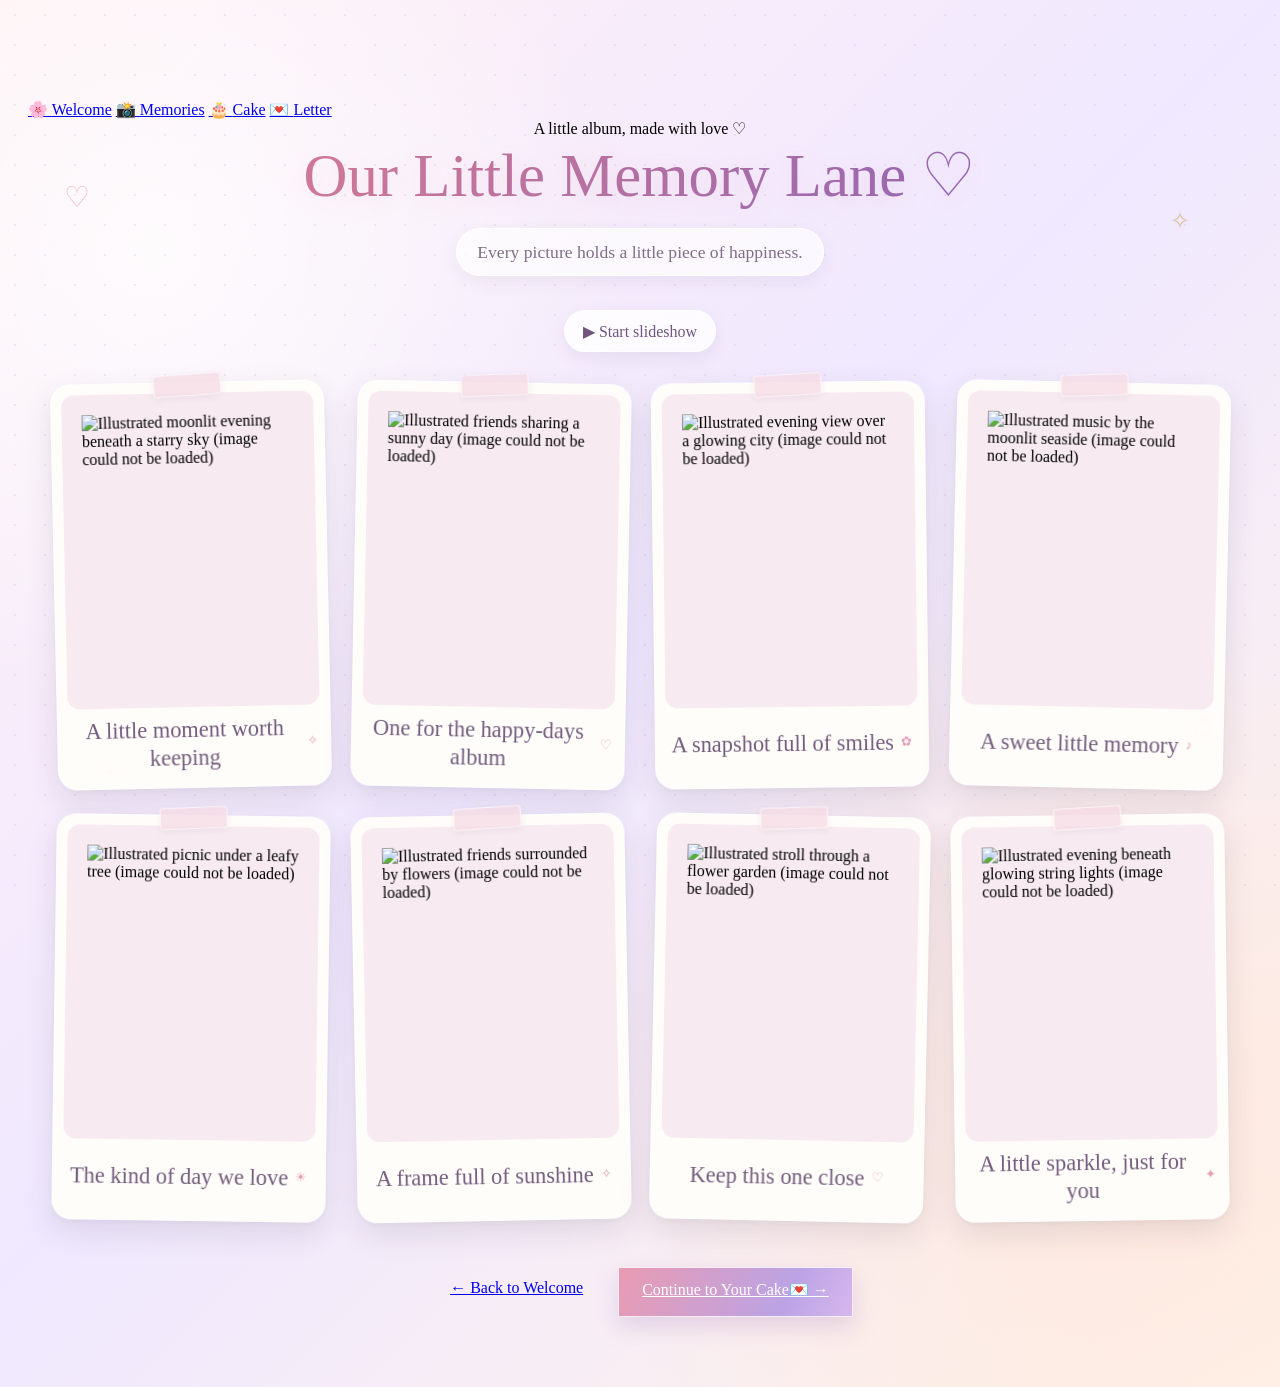
==== memorylane.html @ 4fafde38 "Add files via upload" ====
<!DOCTYPE html>
<html lang="en">
<head>
  <meta charset="UTF-8">
  <meta name="viewport" content="width=device-width, initial-scale=1.0">
  <meta name="theme-color" content="#fff4f5">
  <title>Our Little Memory Lane ♡ | For Khushi</title>
  <link rel="stylesheet" href="css/pastel-theme.css">
  <style>
    * {
      box-sizing: border-box;
    }

    body {
      min-height: 100vh;
      min-height: 100svh;
      overflow-x: hidden;
      padding: 92px 20px 50px;
      background:
        radial-gradient(ellipse at 12% 18%, rgba(255, 255, 255, 0.78), transparent 30%),
        radial-gradient(ellipse at 88% 82%, rgba(255, 229, 217, 0.72), transparent 34%),
        linear-gradient(135deg, #fff1f4 0%, #f0e8ff 48%, #fff4e9 100%);
    }

    .scrapbook-bg {
      position: fixed;
      z-index: 0;
      inset: 0;
      background-image: radial-gradient(rgba(185, 157, 213, 0.17) 1px, transparent 1px);
      background-size: 30px 30px;
      pointer-events: none;
    }

    .confetti-layer {
      position: fixed;
      z-index: 0;
      inset: 0;
      overflow: hidden;
      pointer-events: none;
    }

    .confetti-piece {
      position: absolute;
      top: -18px;
      opacity: 0;
      animation: confetti-fall 10s ease-in infinite;
    }

    .page-decoration {
      position: fixed;
      z-index: 1;
      color: #e89ab0;
      opacity: 0.65;
      pointer-events: none;
      user-select: none;
      animation: decoration-drift 7s ease-in-out infinite;
    }

    .decoration-heart { top: 20%; left: 5%; font-size: 1.8rem; }
    .decoration-sparkle { top: 23%; right: 7%; color: #d3ae72; font-size: 1.5rem; animation-delay: 1s; }
    .decoration-flower { right: 5%; bottom: 17%; color: #c2a5df; font-size: 2rem; animation-delay: 2s; }
    .decoration-twinkle { bottom: 13%; left: 8%; color: #d3ae72; font-size: 1.2rem; animation-delay: 600ms; }

    .memory-page {
      position: relative;
      z-index: 2;
      width: min(100%, 1180px);
      margin: 0 auto;
    }

    .page-header {
      max-width: 760px;
      margin: 0 auto 34px;
      text-align: center;
      animation: fade-up 750ms ease-out both;
    }

    .page-header .khushi-badge {
      margin-bottom: 12px;
    }

    .page-header h1 {
      margin: 0;
      color: #674b72;
      background: linear-gradient(120deg, #d47a94, #8e65b5);
      -webkit-background-clip: text;
      background-clip: text;
      -webkit-text-fill-color: transparent;
      font-family: var(--font-script);
      font-size: clamp(2.15rem, 5.5vw, 3.8rem);
      font-weight: 400;
      line-height: 1.25;
      text-shadow: 0 5px 22px rgba(229, 140, 165, 0.16);
    }

    .page-header p {
      width: fit-content;
      max-width: 100%;
      margin: 14px auto 0;
      padding: 9px 20px;
      color: #806e86;
      background: rgba(255, 255, 255, 0.68);
      border: 1px solid rgba(255, 255, 255, 0.92);
      border-radius: 999px;
      box-shadow: 0 6px 18px rgba(104, 73, 117, 0.07);
      font-size: clamp(0.95rem, 2.5vw, 1.1rem);
      line-height: 1.6;
    }

    .slideshow-controls {
      display: flex;
      justify-content: center;
      gap: 10px;
      margin-bottom: 12px;
    }

    .slideshow-controls button {
      min-height: 42px;
      padding: 9px 18px;
      color: #70557e;
      background: rgba(255, 255, 255, 0.82);
      border: 1px solid rgba(255, 255, 255, 0.96);
      border-radius: 999px;
      box-shadow: 0 6px 17px rgba(104, 73, 117, 0.09);
      cursor: pointer;
      font: 600 0.9rem var(--font-sans);
      transition: transform 180ms ease, box-shadow 180ms ease;
    }

    .slideshow-controls button:hover {
      box-shadow: 0 9px 21px rgba(174, 132, 196, 0.2);
      transform: translateY(-2px);
    }

    .slideshow-controls button:focus-visible,
    .page-navigation a:focus-visible {
      outline: 3px solid #9a7ab4;
      outline-offset: 3px;
    }

    .gallery {
      display: grid;
      grid-template-columns: repeat(4, minmax(0, 1fr));
      gap: 26px;
      padding: 18px 4px 24px;
    }

    .memory-card {
      --tilt: 0deg;
      position: relative;
      min-width: 0;
      padding: 10px 10px 14px;
      background: rgba(255, 253, 250, 0.96);
      border: 1px solid rgba(255, 255, 255, 0.96);
      border-radius: 20px;
      box-shadow: 0 12px 30px rgba(73, 54, 83, 0.12), 0 2px 6px rgba(73, 54, 83, 0.04);
      transform: rotate(var(--tilt));
      animation: photo-arrive 650ms cubic-bezier(0.2, 0.8, 0.2, 1) both;
      animation-delay: var(--delay, 0ms);
      transition: transform 280ms ease, box-shadow 280ms ease;
    }

    .memory-card::before {
      position: absolute;
      z-index: 2;
      top: -9px;
      left: 50%;
      width: 66px;
      height: 20px;
      content: "";
      background: rgba(245, 220, 229, 0.78);
      border: 1px solid rgba(255, 255, 255, 0.72);
      border-radius: 3px;
      box-shadow: 0 2px 6px rgba(104, 73, 117, 0.08);
      transform: translateX(-50%) rotate(-3deg);
    }

    .memory-card:hover,
    .memory-card.is-current {
      z-index: 3;
      box-shadow: 0 20px 40px rgba(174, 132, 196, 0.24);
      transform: translateY(-6px) rotate(0) scale(1.015);
    }

    .memory-card:focus-within {
      outline: 2px solid #bba3e5;
      outline-offset: 4px;
    }

    .photo-frame {
      overflow: hidden;
      background: linear-gradient(135deg, #f8e6ed, #e9ddfb);
      border-radius: 13px;
      box-shadow: inset 0 0 0 1px rgba(255, 255, 255, 0.72);
    }

    .memory-img {
      display: block;
      width: 100%;
      aspect-ratio: 4 / 5;
      object-fit: cover;
      object-position: center;
      background: #f7eaf0;
      transition: transform 400ms ease, filter 400ms ease;
    }

    .memory-card:hover .memory-img,
    .memory-card.is-current .memory-img {
      filter: saturate(1.06);
      transform: scale(1.045);
    }

    .memory-img.image-unavailable {
      object-fit: contain;
      padding: 20px;
    }

    .memory-caption {
      display: flex;
      min-height: 58px;
      align-items: center;
      justify-content: center;
      gap: 7px;
      margin: 8px 2px 0;
      color: #725b7d;
      font-family: var(--font-handwriting);
      font-size: clamp(1.15rem, 1.8vw, 1.4rem);
      line-height: 1.25;
      text-align: center;
    }

    .memory-caption span {
      color: #e49ab0;
      font-family: var(--font-sans);
      font-size: 0.8rem;
    }

    .page-navigation {
      display: flex;
      flex-wrap: wrap;
      justify-content: center;
      gap: 12px;
      margin: 22px auto 12px;
      animation: fade-up 700ms 450ms ease-out both;
    }

    .page-navigation a {
      min-height: 50px;
      padding: 12px 23px;
    }

    .page-navigation .btn-pastel-primary {
      color: #fff;
      background: linear-gradient(115deg, #e99bb1, #bba3e5 72%, #d7b8ed);
      border: 1px solid rgba(255, 255, 255, 0.8);
      box-shadow: 0 10px 23px rgba(174, 132, 196, 0.27);
    }

    .page-navigation .btn-pastel-primary:hover {
      background: linear-gradient(115deg, #e99bb1, #bba3e5 72%, #d7b8ed);
    }

    @keyframes fade-up {
      from { opacity: 0; transform: translateY(14px); }
      to { opacity: 1; transform: translateY(0); }
    }

    @keyframes photo-arrive {
      from { opacity: 0; transform: translateY(18px) rotate(var(--tilt)); }
      to { opacity: 1; transform: translateY(0) rotate(var(--tilt)); }
    }

    @keyframes decoration-drift {
      0%, 100% { transform: translateY(0) rotate(-8deg); }
      50% { transform: translateY(-10px) rotate(8deg); }
    }

    @keyframes confetti-fall {
      0% { opacity: 0; transform: translateY(-12vh) rotate(0deg); }
      12% { opacity: 0.55; }
      100% { opacity: 0; transform: translateY(110vh) rotate(540deg); }
    }

    @media (max-width: 1020px) {
      .gallery {
        grid-template-columns: repeat(3, minmax(0, 1fr));
        gap: 22px;
      }
    }

    @media (max-width: 720px) {
      body {
        padding: 82px 16px 40px;
      }

      .khushi-nav-bar {
        position: absolute;
        top: 10px;
        bottom: auto;
      }

      .page-header {
        margin-bottom: 25px;
      }

      .gallery {
        grid-template-columns: repeat(2, minmax(0, 1fr));
        gap: 18px;
        padding: 16px 2px 20px;
      }

      .memory-card {
        padding: 8px 8px 10px;
        border-radius: 17px;
      }

      .memory-caption {
        min-height: 56px;
        margin-top: 6px;
        font-size: clamp(1.05rem, 3.8vw, 1.25rem);
      }

      .page-decoration {
        opacity: 0.4;
      }

      .decoration-heart { top: 18%; left: 2%; }
      .decoration-sparkle { top: 21%; right: 3%; }
      .decoration-flower { right: 2%; bottom: 14%; }
      .decoration-twinkle { bottom: 12%; left: 3%; }
    }

    @media (max-width: 360px) {
      body {
        padding-right: 12px;
        padding-left: 12px;
      }

      .gallery {
        gap: 12px;
      }

      .memory-caption {
        font-size: 1rem;
      }

      .page-navigation a {
        width: min(100%, 300px);
      }
    }

    @media (prefers-reduced-motion: reduce) {
      *, *::before, *::after {
        scroll-behavior: auto !important;
        animation-duration: 0.01ms !important;
        animation-iteration-count: 1 !important;
        transition-duration: 0.01ms !important;
      }
    }
  </style>
</head>
<body>
  <nav class="khushi-nav-bar" aria-label="Birthday surprise pages">
    <a href="index.html">🌸 <span class="nav-text">Welcome</span></a>
    <a href="memorylane.html" class="active" aria-current="page">📸 <span class="nav-text">Memories</span></a>
    <a href="cake.html">🎂 <span class="nav-text">Cake</span></a>
    <a href="letter.html">💌 <span class="nav-text">Letter</span></a>
  </nav>

  <div class="scrapbook-bg" aria-hidden="true"></div>
  <div class="confetti-layer" id="confetti-container" aria-hidden="true"></div>
  <span class="page-decoration decoration-heart" aria-hidden="true">♡</span>
  <span class="page-decoration decoration-sparkle" aria-hidden="true">✧</span>
  <span class="page-decoration decoration-flower" aria-hidden="true">✿</span>
  <span class="page-decoration decoration-twinkle" aria-hidden="true">✦</span>

  <main class="memory-page">
    <header class="page-header">
      <span class="khushi-badge">A little album, made with love ♡</span>
      <h1>Our Little Memory Lane ♡</h1>
      <p>Every picture holds a little piece of happiness.</p>
    </header>

    <div class="slideshow-controls" aria-label="Photo slideshow controls">
      <button id="startSlideshow" type="button" aria-controls="memoryGallery">▶ Start slideshow</button>
      <button id="pauseSlideshow" type="button" aria-controls="memoryGallery" hidden>⏸ Pause slideshow</button>
    </div>

    <section class="gallery" id="memoryGallery" aria-label="Eight birthday memory photos"></section>

    <nav class="page-navigation" aria-label="Continue through the birthday surprise">
      <a class="btn-pastel-secondary" href="index.html">← Back to Welcome</a>
      <a class="btn-pastel-primary" href="cake.html">Continue to Your Cake💌 →</a>
    </nav>
  </main>

  <script src="js/pastel-particles.js"></script>
  <script>
    const memories = [
      { image: "images/1.jpeg", caption: "A little moment worth keeping", emoji: "✧", alt: "Illustrated moonlit evening beneath a starry sky" },
      { image: "images/2.jpeg", caption: "One for the happy-days album", emoji: "♡", alt: "Illustrated friends sharing a sunny day" },
      { image: "images/3.jpeg", caption: "A snapshot full of smiles", emoji: "✿", alt: "Illustrated evening view over a glowing city" },
      { image: "images/4.jpeg", caption: "A sweet little memory", emoji: "♪", alt: "Illustrated music by the moonlit seaside" },
      { image: "images/5.jpeg", caption: "The kind of day we love", emoji: "☀", alt: "Illustrated picnic under a leafy tree" },
      { image: "images/6.jpeg", caption: "A frame full of sunshine", emoji: "✧", alt: "Illustrated friends surrounded by flowers" },
      { image: "images/7.jpeg", caption: "Keep this one close", emoji: "♡", alt: "Illustrated stroll through a flower garden" },
      { image: "images/8.jpeg", caption: "A little sparkle, just for you", emoji: "✦", alt: "Illustrated evening beneath glowing string lights" },
    ];

    const gallery = document.getElementById("memoryGallery");
    const startButton = document.getElementById("startSlideshow");
    const pauseButton = document.getElementById("pauseSlideshow");
    const confettiContainer = document.getElementById("confetti-container");
    const cards = [];
    let slideshowTimer = null;
    let currentSlide = -1;

    function createMemoryCard(memory, index) {
      const card = document.createElement("article");
      card.className = "memory-card";
      card.style.setProperty("--tilt", `${[-1.2, 1.1, -0.7, 1.3, 0.8, -1.1, 1.2, -0.8][index]}deg`);
      card.style.setProperty("--delay", `${index * 75}ms`);

      const frame = document.createElement("div");
      frame.className = "photo-frame";

      const image = document.createElement("img");
      image.className = "memory-img";
      image.src = memory.image;
      image.alt = memory.alt;
      image.loading = "eager";
      image.decoding = "async";
      image.addEventListener("error", () => {
        image.classList.add("image-unavailable");
        image.alt = `${memory.alt} (image could not be loaded)`;
        console.error(`Could not load memory photo: ${memory.image}`);
      }, { once: true });

      const caption = document.createElement("p");
      caption.className = "memory-caption";
      caption.append(document.createTextNode(memory.caption));
      const heart = document.createElement("span");
      heart.setAttribute("aria-hidden", "true");
      heart.textContent = memory.emoji;
      caption.appendChild(heart);

      frame.appendChild(image);
      card.append(frame, caption);
      gallery.appendChild(card);
      cards.push(card);
    }

    function createConfetti() {
      const colors = ["#f5bccb", "#cbb4f7", "#f7c7b5", "#fff0f5", "#d9c7f0"];
      for (let index = 0; index < 24; index += 1) {
        const piece = document.createElement("span");
        piece.className = "confetti-piece";
        piece.style.left = `${Math.random() * 100}%`;
        piece.style.width = `${5 + Math.random() * 7}px`;
        piece.style.height = `${5 + Math.random() * 9}px`;
        piece.style.backgroundColor = colors[index % colors.length];
        piece.style.borderRadius = index % 2 ? "50%" : "3px";
        piece.style.animationDelay = `${Math.random() * 9}s`;
        piece.style.animationDuration = `${8 + Math.random() * 6}s`;
        confettiContainer.appendChild(piece);
      }
    }

    function showSlide(index) {
      cards.forEach((card) => card.classList.remove("is-current"));
      const card = cards[index];
      card.classList.add("is-current");
      card.scrollIntoView({
        behavior: window.matchMedia("(prefers-reduced-motion: reduce)").matches ? "auto" : "smooth",
        block: "center",
      });
    }

    function advanceSlideshow() {
      currentSlide = (currentSlide + 1) % cards.length;
      showSlide(currentSlide);
    }

    function startSlideshow() {
      if (slideshowTimer !== null) return;
      startButton.hidden = true;
      pauseButton.hidden = false;
      advanceSlideshow();
      slideshowTimer = window.setInterval(advanceSlideshow, 2600);
    }

    function pauseSlideshow() {
      if (slideshowTimer !== null) {
        window.clearInterval(slideshowTimer);
        slideshowTimer = null;
      }
      pauseButton.hidden = true;
      startButton.hidden = false;
      cards.forEach((card) => card.classList.remove("is-current"));
    }

    memories.forEach(createMemoryCard);
    createConfetti();
    startButton.addEventListener("click", startSlideshow);
    pauseButton.addEventListener("click", pauseSlideshow);
    window.addEventListener("pagehide", pauseSlideshow, { once: true });
  </script>
</body>
</html>
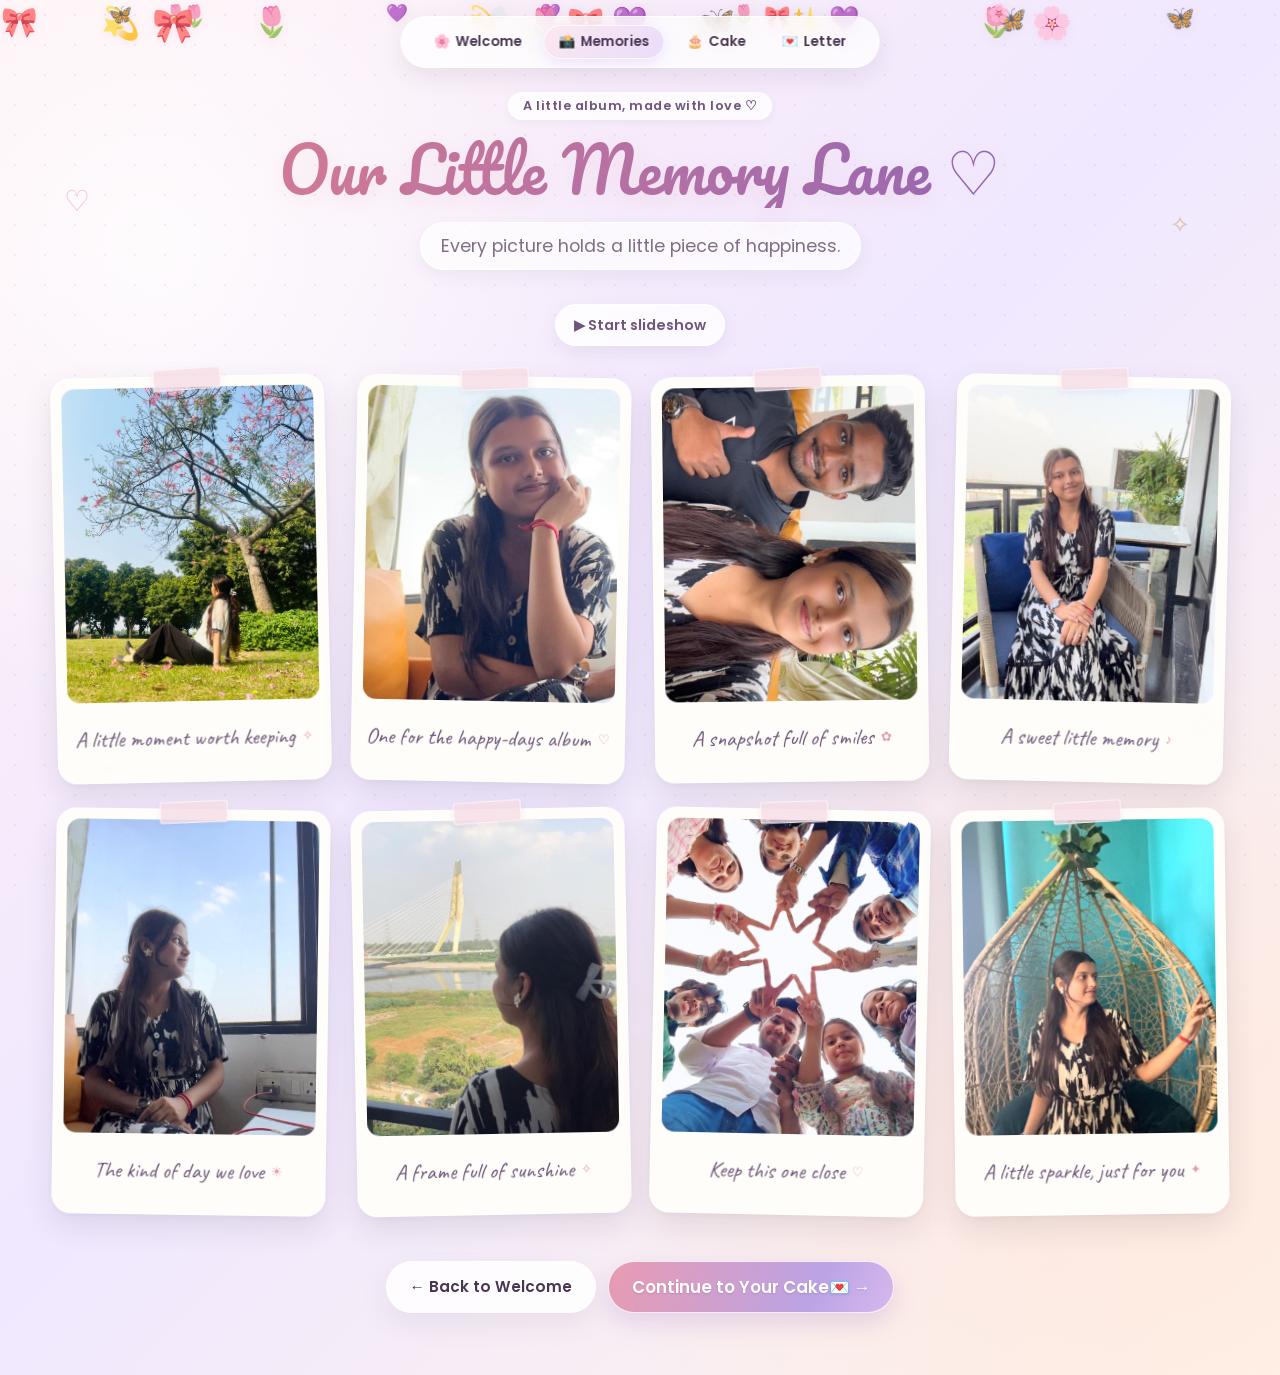
==== commit 4256d9d5: "Fix HTML encoding issues in memorylane.html" ====
--- a/memorylane.html
+++ b/memorylane.html
@@ -397,14 +397,14 @@
   <script src="js/pastel-particles.js"></script>
   <script>
     const memories = [
-      { image: "images/1.jpeg", caption: "A little moment worth keeping", emoji: "✧", alt: "Illustrated moonlit evening beneath a starry sky" },
-      { image: "images/2.jpeg", caption: "One for the happy-days album", emoji: "♡", alt: "Illustrated friends sharing a sunny day" },
-      { image: "images/3.jpeg", caption: "A snapshot full of smiles", emoji: "✿", alt: "Illustrated evening view over a glowing city" },
-      { image: "images/4.jpeg", caption: "A sweet little memory", emoji: "♪", alt: "Illustrated music by the moonlit seaside" },
-      { image: "images/5.jpeg", caption: "The kind of day we love", emoji: "☀", alt: "Illustrated picnic under a leafy tree" },
-      { image: "images/6.jpeg", caption: "A frame full of sunshine", emoji: "✧", alt: "Illustrated friends surrounded by flowers" },
-      { image: "images/7.jpeg", caption: "Keep this one close", emoji: "♡", alt: "Illustrated stroll through a flower garden" },
-      { image: "images/8.jpeg", caption: "A little sparkle, just for you", emoji: "✦", alt: "Illustrated evening beneath glowing string lights" },
+      { image: "1.jpeg", caption: "A little moment worth keeping", emoji: "✧", alt: "Illustrated moonlit evening beneath a starry sky" },
+      { image: "2.jpeg", caption: "One for the happy-days album", emoji: "♡", alt: "Illustrated friends sharing a sunny day" },
+      { image: "3.jpeg", caption: "A snapshot full of smiles", emoji: "✿", alt: "Illustrated evening view over a glowing city" },
+      { image: "4.jpeg", caption: "A sweet little memory", emoji: "♪", alt: "Illustrated music by the moonlit seaside" },
+      { image: "5.jpeg", caption: "The kind of day we love", emoji: "☀", alt: "Illustrated picnic under a leafy tree" },
+      { image: "6.jpeg", caption: "A frame full of sunshine", emoji: "✧", alt: "Illustrated friends surrounded by flowers" },
+      { image: "7.jpeg", caption: "Keep this one close", emoji: "♡", alt: "Illustrated stroll through a flower garden" },
+      { image: "8.jpeg", caption: "A little sparkle, just for you", emoji: "✦", alt: "Illustrated evening beneath glowing string lights" },
     ];
 
     const gallery = document.getElementById("memoryGallery");
--- a/css/pastel-theme.css
+++ b/css/pastel-theme.css
@@ -0,0 +1,290 @@
+/* ==========================================================================
+   A LITTLE WORLD FOR KHUSHI 💜
+   Pastel Aesthetic Theme: Pink, Lavender, Baby Blue, Cream & Peach
+   ========================================================================== */
+
+@import url('https://fonts.googleapis.com/css2?family=Caveat:wght@600;700&family=Pacifico&family=Playfair+Display:ital,wght@0,600;0,700;1,400&family=Poppins:wght@300;400;500;600;700&display=swap');
+
+:root {
+  --pastel-pink: #FCE8EF;
+  --pastel-pink-dark: #F5BCCB;
+  --pastel-pink-soft: #FFF0F5;
+  --pastel-lavender: #E9DDFB;
+  --pastel-lavender-dark: #CBB4F7;
+  --pastel-lavender-soft: #F4EEFD;
+  --pastel-baby-blue: #E2F0FD;
+  --pastel-baby-blue-dark: #BEDEFB;
+  --pastel-cream: #FFFDF8;
+  --pastel-cream-card: #FCF9F2;
+  --pastel-peach: #FFE5D9;
+  --pastel-peach-dark: #FDC7B4;
+  --pastel-rose: #E8A6B8;
+  --deep-plum: #493653;
+  --plum-light: #70557E;
+  --plum-muted: #957F9F;
+  --white: #FFFFFF;
+  --glass-bg: rgba(255, 255, 255, 0.65);
+  --glass-border: rgba(255, 255, 255, 0.75);
+  --shadow-soft: 0 10px 30px rgba(73, 54, 83, 0.08);
+  --shadow-glow: 0 0 25px rgba(232, 166, 184, 0.35);
+  --shadow-lavender: 0 8px 25px rgba(203, 180, 247, 0.35);
+  --radius-sm: 12px;
+  --radius-md: 20px;
+  --radius-lg: 32px;
+  --radius-full: 9999px;
+  
+  --font-script: 'Pacifico', cursive;
+  --font-serif: 'Playfair Display', Georgia, serif;
+  --font-handwriting: 'Caveat', cursive;
+  --font-sans: 'Poppins', -apple-system, BlinkMacSystemFont, 'Segoe UI', Roboto, sans-serif;
+  
+  --transition-smooth: all 0.35s cubic-bezier(0.25, 1, 0.5, 1);
+  --transition-bounce: all 0.45s cubic-bezier(0.34, 1.56, 0.64, 1);
+}
+
+/* Base Body Pastel Gradient */
+body {
+  font-family: var(--font-sans);
+  color: var(--deep-plum);
+  background: linear-gradient(135deg, #FCE8EF 0%, #E9DDFB 35%, #E2F0FD 70%, #FFE5D9 100%);
+  background-attachment: fixed;
+  min-height: 100vh;
+  margin: 0;
+  padding: 0;
+  overflow-x: hidden;
+  -webkit-font-smoothing: antialiased;
+}
+
+/* ==========================================================================
+   SHARED FLOATING NAVIGATION BAR FOR ALL PAGES
+   ========================================================================== */
+.khushi-nav-bar {
+  position: fixed;
+  top: 16px;
+  left: 50%;
+  transform: translateX(-50%);
+  background: rgba(255, 255, 255, 0.75);
+  backdrop-filter: blur(14px);
+  -webkit-backdrop-filter: blur(14px);
+  border: 1px solid var(--glass-border);
+  padding: 8px 18px;
+  border-radius: var(--radius-full);
+  display: flex;
+  align-items: center;
+  gap: 8px;
+  z-index: 1000;
+  box-shadow: 0 8px 25px rgba(73, 54, 83, 0.1);
+  max-width: 95vw;
+}
+
+.khushi-nav-bar a {
+  text-decoration: none;
+  font-size: 0.85rem;
+  font-weight: 600;
+  color: var(--deep-plum);
+  padding: 6px 14px;
+  border-radius: var(--radius-full);
+  transition: var(--transition-smooth);
+  display: inline-flex;
+  align-items: center;
+  gap: 5px;
+  white-space: nowrap;
+}
+
+.khushi-nav-bar a:hover {
+  background: rgba(255, 255, 255, 0.95);
+  color: var(--pastel-rose);
+  transform: translateY(-2px);
+  box-shadow: 0 4px 12px rgba(232, 166, 184, 0.25);
+}
+
+.khushi-nav-bar a.active {
+  background: linear-gradient(135deg, var(--pastel-pink) 0%, var(--pastel-lavender) 100%);
+  color: var(--deep-plum);
+  box-shadow: 0 4px 14px rgba(203, 180, 247, 0.35);
+  border: 1px solid rgba(255, 255, 255, 0.8);
+}
+
+.khushi-badge {
+  display: inline-block;
+  padding: 4px 14px;
+  background: rgba(255, 255, 255, 0.8);
+  backdrop-filter: blur(8px);
+  border: 1px solid var(--glass-border);
+  border-radius: var(--radius-full);
+  font-size: 0.8rem;
+  font-weight: 600;
+  letter-spacing: 0.5px;
+  color: var(--plum-light);
+  box-shadow: 0 3px 10px rgba(73, 54, 83, 0.05);
+}
+
+/* Cute Floating Elements Layer */
+.ambient-decorations {
+  position: fixed;
+  top: 0;
+  left: 0;
+  width: 100vw;
+  height: 100vh;
+  pointer-events: none;
+  z-index: 1;
+  overflow: hidden;
+}
+
+.ambient-item {
+  position: absolute;
+  user-select: none;
+  opacity: 0.75;
+  filter: drop-shadow(0 2px 5px rgba(232, 166, 184, 0.25));
+  animation: floatAmbient 12s infinite ease-in-out;
+}
+
+@keyframes floatAmbient {
+  0% {
+    transform: translateY(105vh) translateX(0) rotate(0deg);
+    opacity: 0;
+  }
+  15% {
+    opacity: 0.85;
+  }
+  85% {
+    opacity: 0.85;
+  }
+  100% {
+    transform: translateY(-10vh) translateX(40px) rotate(360deg);
+    opacity: 0;
+  }
+}
+
+/* Beautiful Pastel Button Style */
+.btn-pastel-primary {
+  display: inline-flex;
+  align-items: center;
+  justify-content: center;
+  gap: 8px;
+  padding: 14px 34px;
+  background: linear-gradient(135deg, #F5BCCB 0%, #D5C0F6 50%, #C2E2FC 100%);
+  color: #FFFFFF;
+  font-family: var(--font-sans);
+  font-size: 1.05rem;
+  font-weight: 600;
+  border: none;
+  border-radius: var(--radius-full);
+  cursor: pointer;
+  box-shadow: 0 8px 24px rgba(203, 180, 247, 0.45);
+  transition: var(--transition-bounce);
+  text-decoration: none;
+  text-shadow: 0 1px 2px rgba(73, 54, 83, 0.2);
+}
+
+.btn-pastel-primary:hover {
+  transform: translateY(-3px) scale(1.03);
+  box-shadow: 0 12px 30px rgba(203, 180, 247, 0.6);
+  background: linear-gradient(135deg, #f0adc0 0%, #caaef4 50%, #b2d7fa 100%);
+}
+
+.btn-pastel-secondary {
+  display: inline-flex;
+  align-items: center;
+  justify-content: center;
+  gap: 8px;
+  padding: 12px 28px;
+  background: rgba(255, 255, 255, 0.85);
+  backdrop-filter: blur(8px);
+  color: var(--deep-plum);
+  font-family: var(--font-sans);
+  font-size: 0.95rem;
+  font-weight: 600;
+  border: 1px solid var(--glass-border);
+  border-radius: var(--radius-full);
+  cursor: pointer;
+  box-shadow: var(--shadow-soft);
+  transition: var(--transition-smooth);
+  text-decoration: none;
+}
+
+.btn-pastel-secondary:hover {
+  background: #FFFFFF;
+  color: var(--pastel-rose);
+  transform: translateY(-2px);
+  box-shadow: 0 6px 18px rgba(73, 54, 83, 0.12);
+}
+
+/* Shared Audio Controls Pill */
+.khushi-audio-widget {
+  position: fixed;
+  bottom: 20px;
+  right: 20px;
+  background: rgba(255, 255, 255, 0.85);
+  backdrop-filter: blur(12px);
+  -webkit-backdrop-filter: blur(12px);
+  border: 1px solid var(--glass-border);
+  padding: 8px 16px;
+  border-radius: var(--radius-full);
+  display: flex;
+  align-items: center;
+  gap: 10px;
+  box-shadow: 0 8px 25px rgba(73, 54, 83, 0.12);
+  z-index: 1000;
+  transition: var(--transition-smooth);
+}
+
+.khushi-audio-widget:hover {
+  transform: translateY(-2px);
+  box-shadow: var(--shadow-glow);
+}
+
+.khushi-audio-btn {
+  background: linear-gradient(135deg, var(--pastel-pink-dark), var(--pastel-lavender-dark));
+  border: none;
+  width: 34px;
+  height: 34px;
+  border-radius: 50%;
+  color: #FFFFFF;
+  display: flex;
+  align-items: center;
+  justify-content: center;
+  font-size: 0.95rem;
+  cursor: pointer;
+  box-shadow: 0 3px 8px rgba(73, 54, 83, 0.15);
+  transition: var(--transition-smooth);
+}
+
+.khushi-audio-btn:hover {
+  transform: scale(1.1);
+}
+
+.khushi-audio-label {
+  font-size: 0.78rem;
+  font-weight: 600;
+  color: var(--deep-plum);
+}
+
+/* Responsive Navigation Bar for Mobile */
+@media (max-width: 768px) {
+  .khushi-nav-bar {
+    top: auto;
+    bottom: 14px;
+    padding: 6px 10px;
+    gap: 4px;
+  }
+  
+  .khushi-nav-bar a {
+    font-size: 0.75rem;
+    padding: 6px 10px;
+  }
+  
+  .khushi-nav-bar a span.nav-text {
+    display: none;
+  }
+  
+  .khushi-audio-widget {
+    bottom: 65px;
+    right: 14px;
+    padding: 6px 10px;
+  }
+  
+  .khushi-audio-label {
+    display: none;
+  }
+}
